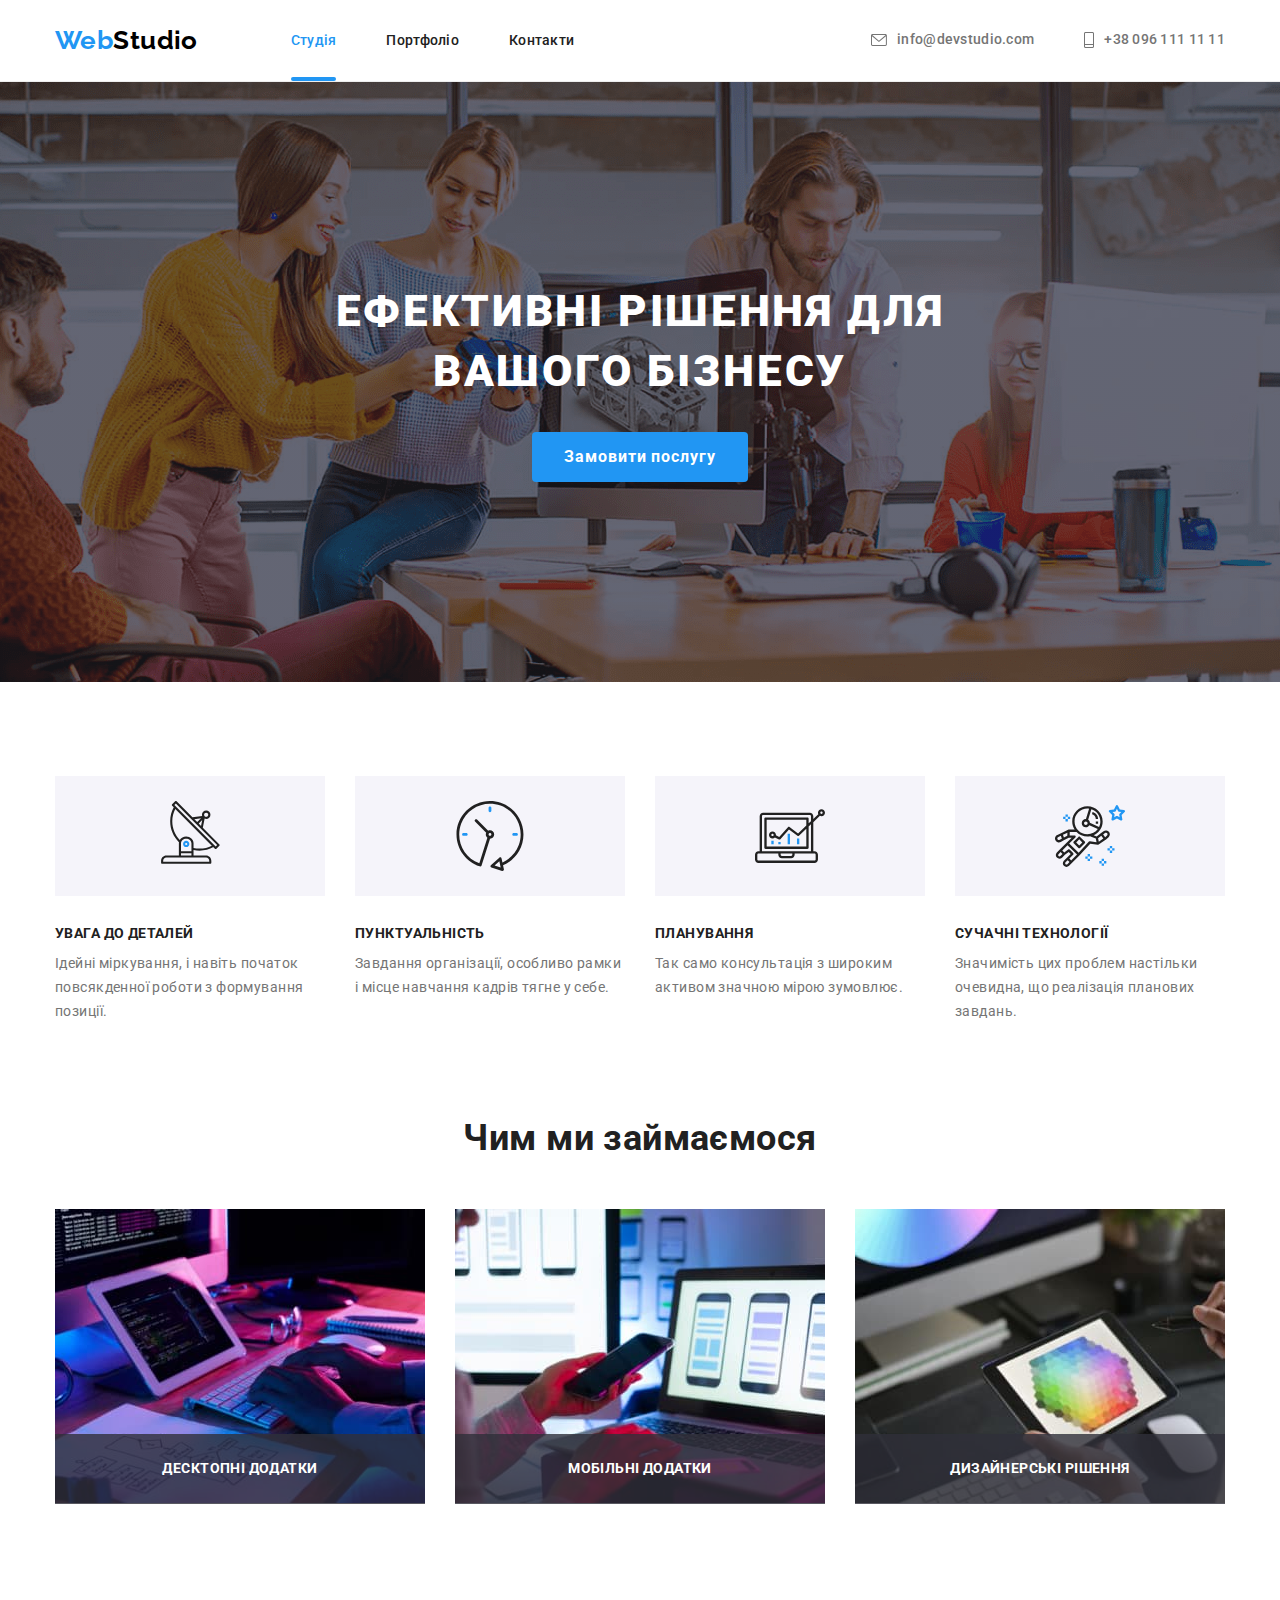
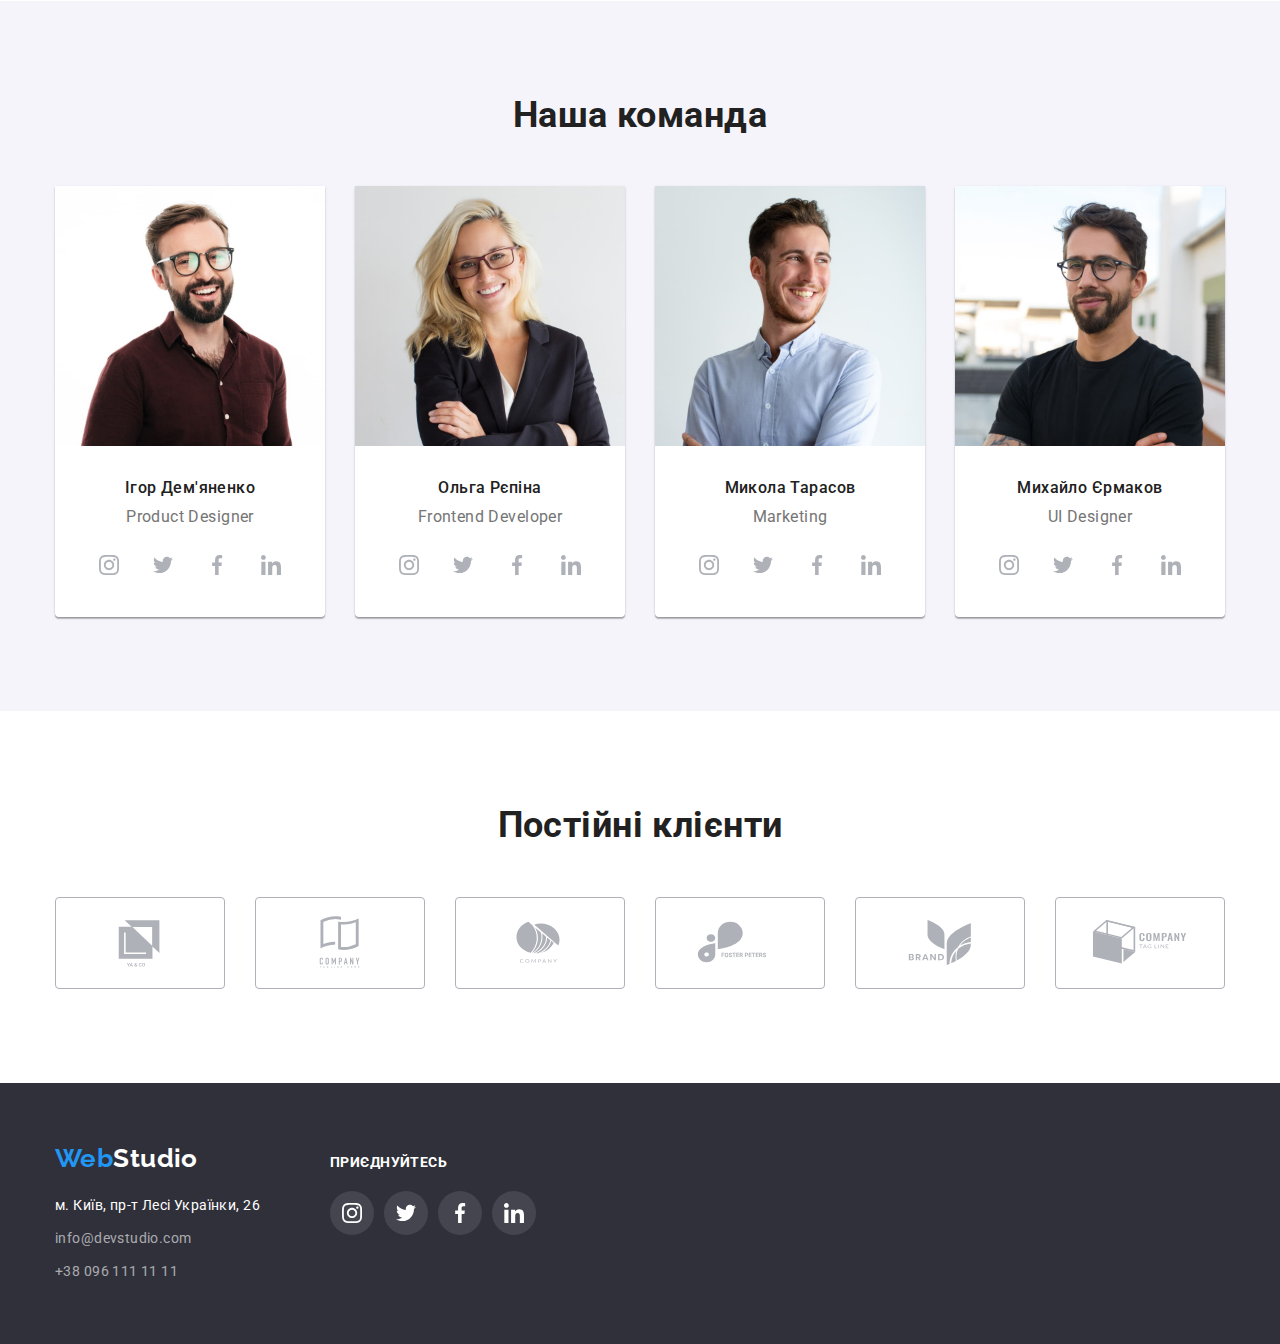
==== index.html @ 077dd1f9 "start" ====
<!DOCTYPE html>
<html lang="uk">
  <head>
    <meta charset="UTF-8" />
    <meta http-equiv="X-UA-Compatible" content="IE=edge" />
    <meta name="viewport" content="width=device-width, initial-scale=1.0" />
    <title>WebStudio</title>
    <link
      href="https://fonts.googleapis.com/css2?family=Raleway:wght@700&family=Roboto:wght@400;500;700;900&display=swap"
      rel="stylesheet"
    />
    <link
      rel="stylesheet"
      href="https://cdnjs.cloudflare.com/ajax/libs/modern-normalize/1.1.0/modern-normalize.min.css"
    />
    <link rel="stylesheet" href="./css/style.css" />
  </head>
  <body>
    <!--Header-->
    <header class="page-header">
      <div class="container main-nav">
        <nav class="header-nav">
          <a href="./index.html" class="page-header-logo"
            ><span class="accent">Web</span>Studio</a
          >
          <ul class="site-nav">
            <li class="item">
              <a href="./index.html" class="link current">Студія</a>
            </li>
            <li class="item">
              <a href="./portfolio.html" class="link">Портфоліо</a>
            </li>
            <li class="item"><a href="" class="link">Контакти</a></li>
          </ul>
        </nav>
        <ul class="header-address">
          <li class="item">
            <a href="mailto:info@devstudio.com" class="header-link"
              ><svg class="header-icon" width="16" height="12">
                <use href="./images/symbol-defs.svg#icon-letter"></use></svg
              >info@devstudio.com</a
            >
          </li>
          <li class="item">
            <a href="tel:+380961111111" class="header-link"
              ><svg class="header-icon" width="10" height="16">
                <use href="./images/symbol-defs.svg#icon-phone"></use></svg
              >+38 096 111 11 11</a
            >
          </li>
        </ul>
      </div>
    </header>
    <!--Unique pages-->
    <main>
      <!--Hero-->
      <section class="hero-page overlay">
        <h1 class="hero-header">Ефективні рішення для вашого бізнесу</h1>
        <button data-modal-open type="button" class="button blue-button">
          Замовити послугу
        </button>
      </section>
      <!--About company-->
      <section class="section about-company">
        <div class="container">
          <h2 class="section-title" hidden>Про нашу компанію</h2>
          <ul class="about-company-list">
            <li class="item">
              <div class="advantages-icon-section">
                <svg class="advantages-icon" width="70" height="70">
                  <use href="./images/symbol-defs.svg#icon-antenna"></use>
                </svg>
              </div>
              <h3 class="section-title">Увага до деталей</h3>
              <p class="advantages-of-company">
                Ідейні міркування, і навіть початок повсякденної роботи з
                формування позиції.
              </p>
            </li>
            <li class="item">
              <div class="advantages-icon-section">
                <svg class="advantages-icon" width="70" height="70">
                  <use href="./images/symbol-defs.svg#icon-clock"></use>
                </svg>
              </div>
              <h3 class="section-title">Пунктуальність</h3>
              <p class="advantages-of-company">
                Завдання організації, особливо рамки і місце навчання кадрів
                тягне у себе.
              </p>
            </li>
            <li class="item">
              <div class="advantages-icon-section">
                <svg class="advantages-icon" width="70" height="70">
                  <use href="./images/symbol-defs.svg#icon-diagram"></use>
                </svg>
              </div>
              <h3 class="section-title">Планування</h3>
              <p class="advantages-of-company">
                Так само консультація з широким активом значною мірою зумовлює.
              </p>
            </li>
            <li class="item">
              <div class="advantages-icon-section">
                <svg class="advantages-icon" width="70" height="70">
                  <use href="./images/symbol-defs.svg#icon-astronaut"></use>
                </svg>
              </div>
              <h3 class="section-title">Сучачні технології</h3>
              <p class="advantages-of-company">
                Значимість цих проблем настільки очевидна, що реалізація
                планових завдань.
              </p>
            </li>
          </ul>
        </div>
      </section>
      <!-- What do we do? -->
      <section class="section what-we-do">
        <div class="container">
          <h2 class="section-title">Чим ми займаємося</h2>
          <ul class="what-we-do-list">
            <li class="what-we-do-item">
              <img
                class="image"
                src="./images/img.jpg"
                alt="Картинка роботи №1"
                width="370"
              />
              <div class="what-we-do-description">
                <p>Десктопні додатки</p>
              </div>
            </li>
            <li class="what-we-do-item">
              <img
                class="image"
                src="./images/img2.jpg"
                alt="Картинка роботи №2"
                width="370"
              />
              <div class="what-we-do-description">
                <p>Мобільні додатки</p>
              </div>
            </li>
            <li class="what-we-do-item">
              <img
                class="image"
                src="./images/img3.jpg"
                alt="Картинка роботи №3"
                width="370"
              />
              <div class="what-we-do-description">
                <p>Дизайнерські рішення</p>
              </div>
            </li>
          </ul>
        </div>
      </section>
      <!-- Our team -->
      <section class="section our-team">
        <div class="container">
          <h2 class="section-title">Наша команда</h2>
          <ul class="our-team-list">
            <li class="item">
              <img
                class="worker-photo"
                src="./images/first-worker.jpg"
                alt="Перший працівник"
                width="270"
              />
              <div class="team-characteristic">
                <h3 class="section-title">Ігор Дем'яненко</h3>
                <p class="worker-description">Product Designer</p>
                <ul class="social-media-list">
                  <li class="social-media-item">
                    <a
                      class="social-media-link"
                      href="https://www.instagram.com/"
                      target="_blank"
                      rel="noreferrer noopener"
                    >
                      <svg class="social-media-icon" width="20" height="20">
                        <use
                          href="./images/symbol-defs.svg#icon-instagram"
                        ></use>
                      </svg>
                    </a>
                  </li>
                  <li class="social-media-item">
                    <a class="social-media-link" href="">
                      <svg class="social-media-icon" width="20" height="20">
                        <use href="./images/symbol-defs.svg#icon-twitter"></use>
                      </svg>
                    </a>
                  </li>
                  <li class="social-media-item">
                    <a class="social-media-link" href="">
                      <svg class="social-media-icon" width="20" height="20">
                        <use
                          href="./images/symbol-defs.svg#icon-facebook"
                        ></use>
                      </svg>
                    </a>
                  </li>
                  <li class="social-media-item">
                    <a class="social-media-link" href="">
                      <svg class="social-media-icon" width="20" height="20">
                        <use
                          href="./images/symbol-defs.svg#icon-linkedin"
                        ></use>
                      </svg>
                    </a>
                  </li>
                </ul>
              </div>
            </li>
            <li class="item">
              <img
                class="worker-photo"
                src="./images/second-worker.jpg"
                alt="Другий працівник"
                width="270"
              />
              <div class="team-characteristic">
                <h3 class="section-title">Ольга Рєпіна</h3>
                <p class="worker-description">Frontend Developer</p>
                <ul class="social-media-list">
                  <li class="social-media-item">
                    <a
                      class="social-media-link"
                      href="https://www.instagram.com/"
                      target="_blank"
                      rel="noreferrer noopener"
                    >
                      <svg class="social-media-icon" width="20" height="20">
                        <use
                          href="./images/symbol-defs.svg#icon-instagram"
                        ></use>
                      </svg>
                    </a>
                  </li>
                  <li class="social-media-item">
                    <a class="social-media-link" href="">
                      <svg class="social-media-icon" width="20" height="20">
                        <use href="./images/symbol-defs.svg#icon-twitter"></use>
                      </svg>
                    </a>
                  </li>
                  <li class="social-media-item">
                    <a class="social-media-link" href="">
                      <svg class="social-media-icon" width="20" height="20">
                        <use
                          href="./images/symbol-defs.svg#icon-facebook"
                        ></use>
                      </svg>
                    </a>
                  </li>
                  <li class="social-media-item">
                    <a class="social-media-link" href="">
                      <svg class="social-media-icon" width="20" height="20">
                        <use
                          href="./images/symbol-defs.svg#icon-linkedin"
                        ></use>
                      </svg>
                    </a>
                  </li>
                </ul>
              </div>
            </li>
            <li class="item">
              <img
                class="worker-photo"
                src="./images/third-worker.jpg"
                alt="Третій працівник"
                width="270"
              />
              <div class="team-characteristic">
                <h3 class="section-title">Микола Тарасов</h3>
                <p class="worker-description">Marketing</p>
                <ul class="social-media-list">
                  <li class="social-media-item">
                    <a class="social-media-link" href="">
                      <svg class="social-media-icon" width="20" height="20">
                        <use
                          href="./images/symbol-defs.svg#icon-instagram"
                        ></use>
                      </svg>
                    </a>
                  </li>
                  <li class="social-media-item">
                    <a class="social-media-link" href="">
                      <svg class="social-media-icon" width="20" height="20">
                        <use href="./images/symbol-defs.svg#icon-twitter"></use>
                      </svg>
                    </a>
                  </li>
                  <li class="social-media-item">
                    <a class="social-media-link" href="">
                      <svg class="social-media-icon" width="20" height="20">
                        <use
                          href="./images/symbol-defs.svg#icon-facebook"
                        ></use>
                      </svg>
                    </a>
                  </li>
                  <li class="social-media-item">
                    <a class="social-media-link" href="">
                      <svg class="social-media-icon" width="20" height="20">
                        <use
                          href="./images/symbol-defs.svg#icon-linkedin"
                        ></use>
                      </svg>
                    </a>
                  </li>
                </ul>
              </div>
            </li>
            <li class="item">
              <img
                class="worker-photo"
                src="./images/fourth-worker.jpg"
                alt="Четвертий працівник"
                width="270"
              />
              <div class="team-characteristic">
                <h3 class="section-title">Михайло Єрмаков</h3>
                <p class="worker-description">UI Designer</p>
                <ul class="social-media-list">
                  <li class="social-media-item">
                    <a class="social-media-link" href="">
                      <svg class="social-media-icon" width="20" height="20">
                        <use
                          href="./images/symbol-defs.svg#icon-instagram"
                        ></use>
                      </svg>
                    </a>
                  </li>
                  <li class="social-media-item">
                    <a class="social-media-link" href="">
                      <svg class="social-media-icon" width="20" height="20">
                        <use href="./images/symbol-defs.svg#icon-twitter"></use>
                      </svg>
                    </a>
                  </li>
                  <li class="social-media-item">
                    <a class="social-media-link" href="">
                      <svg class="social-media-icon" width="20" height="20">
                        <use
                          href="./images/symbol-defs.svg#icon-facebook"
                        ></use>
                      </svg>
                    </a>
                  </li>
                  <li class="social-media-item">
                    <a class="social-media-link" href="">
                      <svg class="social-media-icon" width="20" height="20">
                        <use
                          href="./images/symbol-defs.svg#icon-linkedin"
                        ></use>
                      </svg>
                    </a>
                  </li>
                </ul>
              </div>
            </li>
          </ul>
        </div>
      </section>
      <!-- Our clients section -->
      <section class="section our-clients">
        <h2 class="section-title">Постійні клієнти</h2>
        <ul class="clients-list">
          <li class="item">
            <a class="clients-link" href="">
              <svg class="clients-icon" width="106" height="60">
                <use href="./images/symbol-defs.svg#icon-Logo"></use>
              </svg>
            </a>
          </li>
          <li class="item">
            <a class="clients-link" href="">
              <svg class="clients-icon" width="106" height="60">
                <use href="./images/symbol-defs.svg#icon-Logo-2"></use>
              </svg>
            </a>
          </li>
          <li class="item">
            <a class="clients-link" href="">
              <svg class="clients-icon" width="106" height="60">
                <use href="./images/symbol-defs.svg#icon-Logo-3"></use>
              </svg>
            </a>
          </li>
          <li class="item">
            <a class="clients-link" href="">
              <svg class="clients-icon" width="106" height="60">
                <use href="./images/symbol-defs.svg#icon-Logo-4"></use>
              </svg>
            </a>
          </li>
          <li class="item">
            <a class="clients-link" href="">
              <svg class="clients-icon" width="106" height="60">
                <use href="./images/symbol-defs.svg#icon-Logo-5"></use>
              </svg>
            </a>
          </li>
          <li class="item">
            <a class="clients-link" href="">
              <svg class="clients-icon" width="106" height="60">
                <use href="./images/symbol-defs.svg#icon-Logo-6"></use>
              </svg>
            </a>
          </li>
        </ul>
      </section>
    </main>
    <footer class="page-footer">
      <div class="container container-footer">
        <div class="main-footer">
          <a href="./index.html" class="footer-logo"
            ><span class="accent">Web</span>Studio</a
          >
          <address class="footer-address">
            <ul class="footer-list">
              <li class="item">
                <a
                  href="https://goo.gl/maps/tUJnpnbdcwp7W9dC6"
                  target="_blank"
                  rel="noreferrer noopener"
                  class="google-map"
                  >м. Київ, пр-т Лесі Українки, 26</a
                >
              </li>
              <li class="item">
                <a href="mailto:info@devstudio.com" class="footer-info"
                  >info@devstudio.com</a
                >
              </li>
              <li class="item">
                <a href="tel:+380961111111" class="footer-info"
                  >+38 096 111 11 11</a
                >
              </li>
            </ul>
          </address>
        </div>
        <div class="join-us">
          <strong class="join">Приєднуйтесь</strong>
          <ul class="social-media-list social-media-list-footer">
            <li class="social-media-item">
              <a class="social-media-link-footer" href="">
                <svg class="social-media-icon-footer" width="20" height="20">
                  <use href="./images/symbol-defs.svg#icon-instagram"></use>
                </svg>
              </a>
            </li>
            <li class="social-media-item">
              <a class="social-media-link-footer" href="">
                <svg class="social-media-icon-footer" width="20" height="20">
                  <use href="./images/symbol-defs.svg#icon-twitter"></use>
                </svg>
              </a>
            </li>
            <li class="social-media-item">
              <a class="social-media-link-footer" href="">
                <svg class="social-media-icon-footer" width="20" height="20">
                  <use href="./images/symbol-defs.svg#icon-facebook"></use>
                </svg>
              </a>
            </li>
            <li class="social-media-item">
              <a class="social-media-link-footer" href="">
                <svg class="social-media-icon-footer" width="20" height="20">
                  <use href="./images/symbol-defs.svg#icon-linkedin"></use>
                </svg>
              </a>
            </li>
          </ul>
        </div>
      </div>
    </footer>
    <div class="backdrop is-hidden" data-modal>
      <div class="modal">
        <button type="button" class="close-button" data-modal-close>
          <svg class="close-icon">
            <use href="./images/symbol-defs.svg#icon-close-back"></use>
          </svg>
        </button>
      </div>
    </div>
    <script src="./js/modal.js"></script>
  </body>
</html>
---- css/style.css ----
/* Palette
primary white color #FFFFFF
secondary blue color #2196F3
black text color for headers #212121
description text color #757575
primary black background color #2F303A
secondary white background color #F5F4FA
completly dark color #000000
 */

:root {
  --primary-color: #ffffff;
  --secondary-color: #2196f3;
  --header-text-color: #212121;
  --description-text-color: #757575;
  --primary-background-color: #2f303a;
  --secondary-background-color: #f5f4fa;
  --dark-logo-color: #000000;
  --border-color: #eeeeee;
  --white-transparent-color: rgba(255, 255, 255, 0.6);
}

/* general */
body {
  color: var(--description-text-color);
  font-family: Roboto, sans-serif;
  letter-spacing: 0.03em;
  font-size: 14px;
}

.container {
  margin: 0 auto;
  width: 1200px;
  padding-left: 15px;
  padding-right: 15px;
  /* outline: 2px solid tomato; */
}

ul {
  list-style: none;
  margin: 0;
  padding: 0;
}
h1,
h2,
h3,
h4,
h5,
h6,
p {
  margin: 0;
  padding: 0;
}

.section-title {
  color: var(--header-text-color);
}

.section {
  padding-top: 94px;
  padding-bottom: 94px;
}

a {
  text-decoration: none;
}

img {
  max-width: 100%;
  height: auto;
}

.button {
  cursor: pointer;
  font-family: inherit;
}
/* general header */

.page-header {
  border-bottom: 1px solid var(--border-color);
}
.page-header-logo {
  color: var(--dark-logo-color);

  font-family: "Raleway";
  font-weight: 700;
  font-size: 26px;
  line-height: 1.19;
}

.accent {
  color: var(--secondary-color);
}

.main-nav {
  display: flex;
  align-items: center;
}

.header-nav {
  display: flex;
  align-items: center;
}

.site-nav {
  display: flex;
  margin-left: 93px;
}

.site-nav .item:not(:last-child) {
  margin-right: 50px;
}

.site-nav .item {
  display: block;
  padding-top: 32px;
  padding-bottom: 32px;
}

.site-nav .link {
  color: var(--header-text-color);

  font-weight: 500;
  /* font-size: 14px; */
  line-height: 1.14;
  letter-spacing: 0.02em;
  transition: color 250ms cubic-bezier(0.4, 0, 0.2, 1);
}

.site-nav .link:hover,
.site-nav .link:focus {
  color: var(--secondary-color);
}

.link.current {
  color: var(--secondary-color);
  position: relative;
}

.link.current::after {
  content: "";
  display: inline-block;
  width: 100%;

  position: absolute;
  height: 4px;
  border-radius: 2px;
  left: 0;
  bottom: -33px;
  background-color: var(--secondary-color);
}

.header-address {
  align-items: center;
  display: flex;
  margin-left: auto;
}

.header-icon {
  margin-right: 10px;
  fill: currentColor;
}

.gmail-phone {
  display: inline-block;
}

.header-address .item + .item {
  margin-left: 50px;
}

.header-link {
  display: flex;
  align-items: center;

  color: var(--description-text-color);
  font-weight: 500;
  font-size: 14px;
  line-height: 1.14;
  letter-spacing: 0.02em;

  transition: color 250ms cubic-bezier(0.4, 0, 0.2, 1);
}

.header-link:hover,
.header-link:focus {
  /* fill: var(--secondary-color); */
  color: var(--secondary-color);
}

/* general footer  */

.page-footer {
  background-color: var(--primary-background-color);
  padding-top: 60px;
  padding-bottom: 60px;
}

.footer-list {
  display: flex;
  flex-direction: column;
}

.footer-list .item:not(:last-child) {
  margin-bottom: 9px;
}

.footer-address {
  line-height: 1.71;
}

.footer-logo {
  margin-bottom: 20px;
  display: block;

  color: var(--primary-color);
  font-family: "Raleway";
  font-weight: 700;
  font-size: 26px;
  line-height: 1.19;
}

.footer-info {
  color: var(--white-transparent-color);
  font-style: normal;
  transition: color 250ms cubic-bezier(0.4, 0, 0.2, 1);
}

.footer-info:hover,
.footer-info:focus {
  color: var(--secondary-color);
}

.google-map {
  color: var(--primary-color);
  font-style: normal;
  transition: color 250ms cubic-bezier(0.4, 0, 0.2, 1);
}

.google-map:hover,
.google-map:focus {
  color: var(--secondary-color);
}

.container-footer {
  display: flex;
  align-items: baseline;
}

.social-media-link-footer {
  /* padding: 12px; */
  border-radius: 50px;
  background-color: rgba(255, 255, 255, 0.1);
  display: flex;
  width: 44px;
  height: 44px;
  align-items: center;
  justify-content: center;
  transition: background-color 250ms cubic-bezier(0.4, 0, 0.2, 1);
}

.social-media-link-footer:hover,
.social-media-link-footer:focus {
  background-color: var(--secondary-color);
}

.social-media-icon-footer {
  fill: var(--primary-color);
}
.join-us {
  margin-left: 70px;
}

.join {
  color: var(--primary-color);
  font-weight: 700;
  font-size: 14px;
  line-height: 1.14;
  text-transform: uppercase;
}

.social-media-list-footer {
  margin-top: 20px;
  margin-bottom: 0;
}

/* main */
/* hero page */

.overlay {
  height: 600px;
  max-width: 1600px;

  margin-left: auto;
  margin-right: auto;
  background-image: linear-gradient(
      to right,
      rgba(47, 48, 58, 0.4),
      rgba(47, 48, 58, 0.4)
    ),
    url(../images/hero-img.png);

  background-size: cover;
  background-position: center;
  background-repeat: no-repeat;
}

.hero-page {
  padding-top: 200px;
  padding-bottom: 200px;

  text-align: center;
}

.hero-header {
  width: 696px;
  margin: 0 auto;
  margin-bottom: 30px;

  color: var(--primary-color);
  font-family: "Roboto";
  font-weight: 900;
  font-size: 44px;
  line-height: 1.36;

  letter-spacing: 0.06em;
  text-transform: uppercase;
}

.blue-button {
  display: inline-block;
  border-radius: 4px;
  min-width: 216px;
  min-height: 50px;

  color: var(--primary-color);
  background-color: var(--secondary-color);
  font-weight: 700;
  font-size: 16px;
  line-height: 1.88;
  letter-spacing: 0.06em;
  border: 0px;
}

/* About company section */

.about-company-list {
  display: flex;
}

.about-company-list .item:not(:last-child) {
  margin-right: 30px;
}

.advantages-icon-section {
  margin-bottom: 30px;
  display: flex;
  align-items: center;
  justify-content: center;

  width: 270px;
  height: 120px;
  background-color: var(--secondary-background-color);
}

.about-company .section-title {
  margin-bottom: 10px;

  font-weight: 700;
  font-size: 14px;
  line-height: 1.14;
  letter-spacing: 0.03em;
  text-transform: uppercase;
}

.advantages-of-company {
  width: 270px;
  line-height: 1.71;
}

/* What do we do section */
.what-we-do {
  padding-top: 0;
}

.what-we-do-list {
  display: flex;
}

.what-we-do-item:not(:last-child) {
  margin-right: 30px;
}

.what-we-do .section-title {
  margin-bottom: 50px;

  font-weight: 700;
  font-size: 36px;
  line-height: 1.16;
  text-align: center;
}

.what-we-do-item {
  position: relative;
}

.what-we-do-description {
  width: 370px;
  height: 70px;
  position: absolute;
  background-color: rgba(47, 48, 58, 0.8);
  left: 0;
  bottom: 3px;
  display: flex;
  align-items: center;
  justify-content: center;

  font-family: "Roboto";
  font-weight: 700;
  font-size: 14px;
  line-height: 1.14;
  text-transform: uppercase;
  color: var(--primary-color);
}

.image {
  max-width: 100%;
  height: auto;
}

/* Our team section */
.our-team {
  background-color: var(--secondary-background-color);
}
.our-team h2 {
  margin-bottom: 50px;
  font-weight: 700;
  font-size: 36px;
  line-height: 1.16;
  text-align: center;
}

.our-team-list {
  display: flex;
}

.our-team-list .item {
  text-align: center;
  background-color: var(--primary-color);

  box-shadow: 0px 1px 3px rgba(0, 0, 0, 0.12), 0px 1px 1px rgba(0, 0, 0, 0.14),
    0px 2px 1px rgba(0, 0, 0, 0.2);
  border-radius: 0px 0px 4px 4px;
}

.our-team-list .item:not(:last-child) {
  margin-right: 30px;
}

.our-team h3 {
  margin-bottom: 10px;

  font-weight: 500;
  font-size: 16px;
  line-height: 1.18;
}

.worker-description {
  margin-bottom: 16px;
  font-size: 16px;
  line-height: 1.18;
}

.team-characteristic {
  padding-top: 30px;
  padding-bottom: 30px;
}

.social-media-list {
  display: flex;
  justify-content: center;
  align-items: center;
  /* margin-bottom: 30px; */
  gap: 10px;
}

.social-media-link {
  display: flex;
  width: 44px;
  height: 44px;
  align-items: center;
  justify-content: center;

  transition: background-color 250ms cubic-bezier(0.4, 0, 0.2, 1),
    border-radius 250ms cubic-bezier(0.4, 0, 0.2, 1);
}

.social-media-link:hover,
.social-media-link:focus {
  background-color: var(--secondary-color);
  border-radius: 50px;
}

.social-media-icon {
  fill: #afb1b8;
  transition: fill 250ms cubic-bezier(0.4, 0, 0.2, 1);
}

.social-media-link:hover .social-media-icon,
.social-media-link:focus .social-media-icon {
  fill: var(--primary-color);
}

/* Our clients */
.our-clients .section-title {
  text-align: center;
  font-weight: 700;
  font-size: 36px;
  line-height: 1.16;

  margin-bottom: 50px;
}

.clients-list {
  display: flex;
  justify-content: center;
  gap: 30px;
}

.clients-list .item {
  width: 170px;
  height: 92px;
}

.clients-icon {
  fill: currentColor;
}

.clients-link {
  border: 1px solid #afb1b8;
  color: #afb1b8;
  border-radius: 4px;
  display: flex;
  width: 100%;
  height: 100%;
  justify-content: center;
  align-items: center;

  transition: color 250ms cubic-bezier(0.4, 0, 0.2, 1),
    border 250ms cubic-bezier(0.4, 0, 0.2, 1);
}

.clients-link:hover,
.clients-link:hover:focus {
  color: var(--secondary-color);
  border: 1px solid var(--secondary-color);
}

/* portfolio */

.portfolio-buttons {
  justify-content: center;
  margin-bottom: 50px;
  display: flex;
  gap: 8px;
}

.portfolio-buttons .white-button {
  display: inline-block;
  padding-top: 6px;
  padding-bottom: 6px;
  padding-left: 22px;
  padding-right: 22px;
  border: 0px;
  border-radius: 4px;
}

.portfolio-list {
  display: flex;
  flex-wrap: wrap;
  gap: 30px;
}

.portfolio-link {
  display: block;
  transition: box-shadow 250ms cubic-bezier(0.4, 0, 0.2, 1);
}

.portfolio-link:hover,
.portfolio-link:focus {
  box-shadow: 0px 3px 1px rgba(0, 0, 0, 0.1), 0px 1px 2px rgba(0, 0, 0, 0.08),
    0px 2px 2px rgba(0, 0, 0, 0.12);
}

.portfolio-wrap-details {
  position: relative;
  overflow: hidden;
}

.portfolio-wrap-details img {
  display: block;
}

.portfolio-details {
  position: absolute;
  left: 0;
  top: 0;
  height: 100%;
  padding-left: 24px;
  padding-right: 24px;
  padding-top: 63px;

  font-size: 18px;
  line-height: 1.56;

  background-color: rgba(33, 150, 243, 0.9);
  color: var(--primary-color);

  transform: translateY(100%);
  transition: transform 250ms cubic-bezier(0.4, 0, 0.2, 1);
}

.portfolio-item:hover .portfolio-details,
.portfolio-item:focus .portfolio-details {
  transform: translateY(0);
}

.portfolio-characteristic {
  padding: 24px 20px;
  border: 1px solid var(--border-color);
  border-top: none;
}

.portfolio-section .section-title {
  margin-bottom: 4px;
  font-weight: 700;
  font-size: 18px;
  line-height: 2;
  letter-spacing: 0.06em;
}

.portfolio-description {
  font-size: 16px;
  line-height: 1.88;
  color: var(--description-text-color);
}

.white-button {
  color: var(--header-text-color);
  background-color: var(--secondary-background-color);

  font-weight: 500;
  font-size: 16px;
  line-height: 1.62;
  text-align: center;
  transition: color 250ms cubic-bezier(0.4, 0, 0.2, 1),
    background-color 250ms cubic-bezier(0.4, 0, 0.2, 1),
    box-shadow 250ms cubic-bezier(0.4, 0, 0.2, 1);
}

.white-button:hover,
.white-button:focus {
  color: var(--primary-color);
  background-color: var(--secondary-color);
  box-shadow: 0px 3px 1px rgba(0, 0, 0, 0.1), 0px 1px 2px rgba(0, 0, 0, 0.08),
    0px 2px 2px rgba(0, 0, 0, 0.12);
}

/* modal */
.backdrop {
  position: fixed;
  top: 0;
  left: 0;
  width: 100%;
  height: 100vh;
  background: rgba(0, 0, 0, 0.2);

  opacity: 1;
  transition: opacity 250ms cubic-bezier(0.4, 0, 0.2, 1);
}

.backdrop .is-hidden .modal {
  transform: translate(-50%, -50%) scale(1.1);
}

.modal {
  position: absolute;
  width: 528px;
  height: 581px;
  top: 50%;
  left: 50%;
  transform: translate(-50%, -50%) scale(1);
  background-color: var(--primary-color);

  transition: transform 250ms cubic-bezier(0.4, 0, 0.2, 1);
}

.is-hidden {
  opacity: 0;
  visibility: hidden;
  pointer-events: none;
}

.close-button {
  position: absolute;
  top: 8px;
  right: 8px;
  cursor: pointer;
  width: 30px;
  height: 30px;
  display: flex;
  justify-content: center;
  align-items: center;
  border-radius: 50%;
  border: 1px solid rgba(0, 0, 0, 0.1);
  color: var(--dark-logo-color);
  background-color: var(--primary-color);
  transition: background-color 250ms cubic-bezier(0.4, 0, 0.2, 1);
}

.close-button:hover,
.close-button:focus {
  background-color: var(--secondary-color);
}

.close-icon {
  width: 18px;
  height: 18px;
}

.no-scroll {
  overflow: hidden;
}
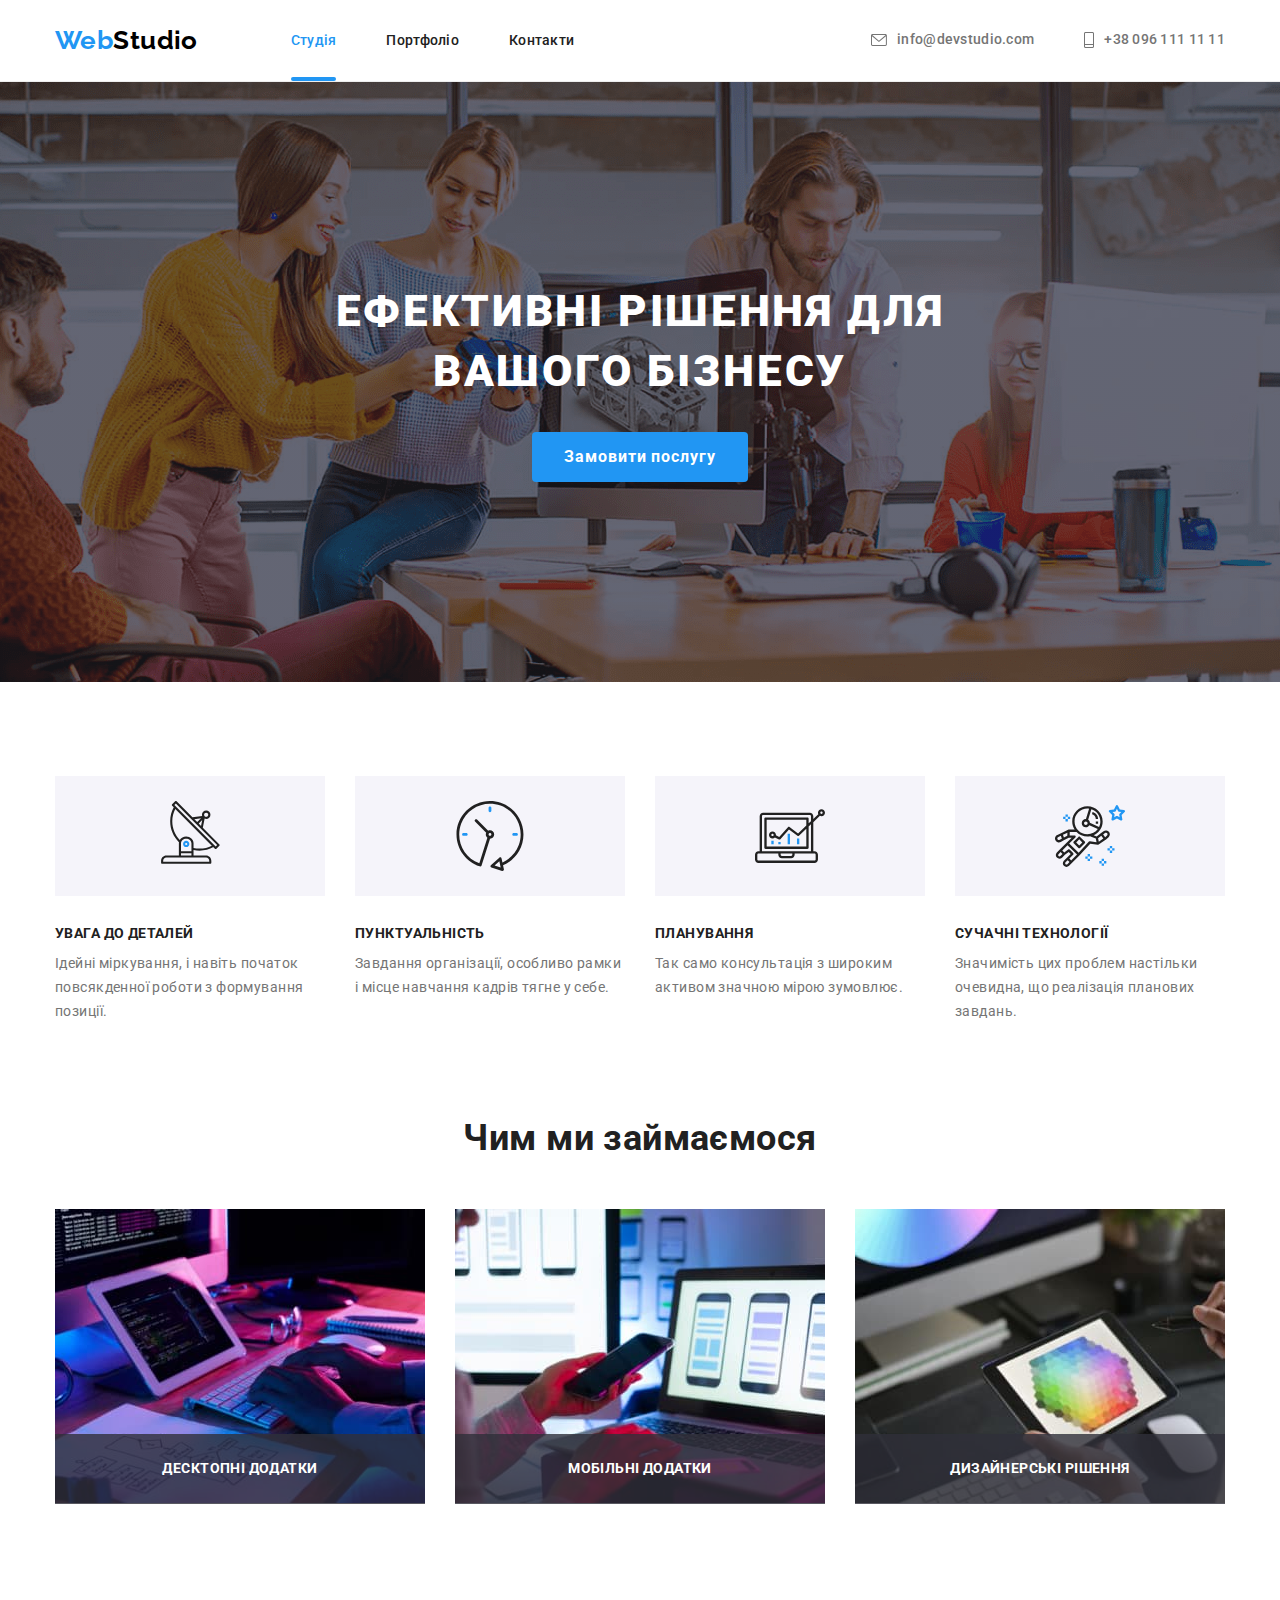
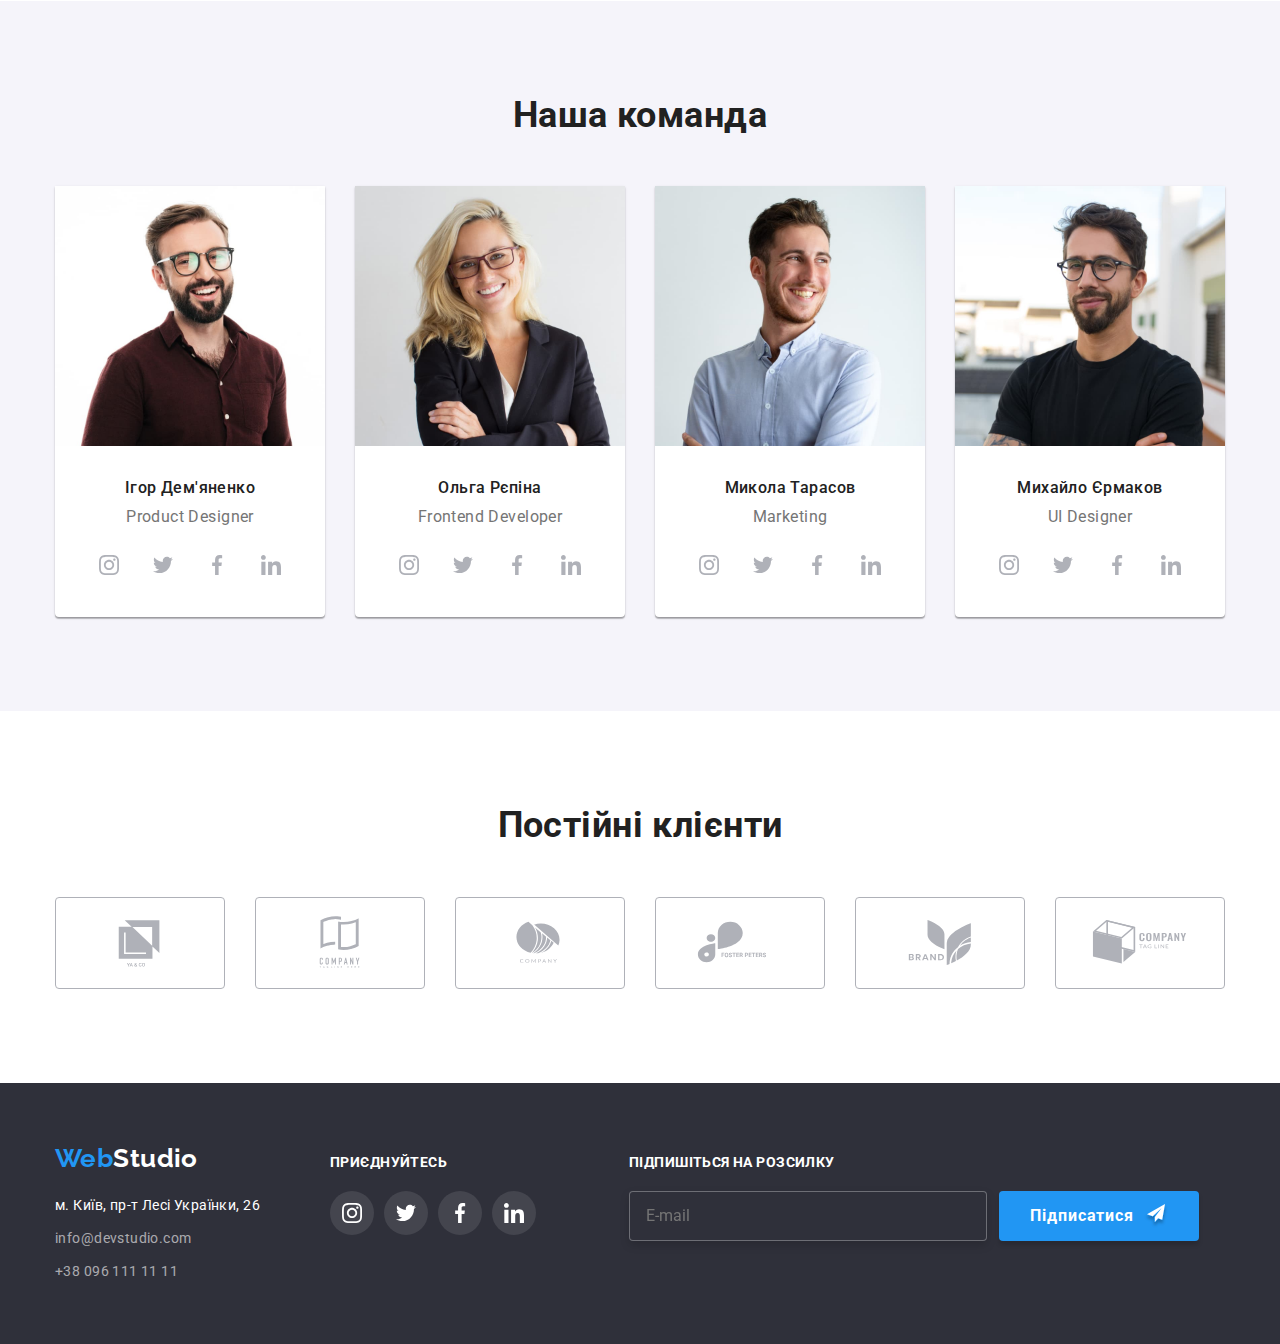
==== commit 82d18b3f: "first-try" ====
--- a/index.html
+++ b/index.html
@@ -446,7 +446,7 @@
           </address>
         </div>
         <div class="join-us">
-          <strong class="join">Приєднуйтесь</strong>
+          <strong class="footer-strong">Приєднуйтесь</strong>
           <ul class="social-media-list social-media-list-footer">
             <li class="social-media-item">
               <a class="social-media-link-footer" href="">
@@ -477,6 +477,22 @@
               </a>
             </li>
           </ul>
+        </div>
+        <div class="mailing-list">
+          <strong class="footer-strong">Підпишіться на розсилку</strong>
+          <div class="mailing-wrapper">
+            <form action="">
+              <input
+                type="email"
+                name="mailing-email"
+                placeholder="E-mail"
+                class="mailing-email"
+              />
+            </form>
+            <button type="button" class="button mailing-button">
+              Підписатися
+            </button>
+          </div>
         </div>
       </div>
     </footer>
@@ -487,6 +503,60 @@
             <use href="./images/symbol-defs.svg#icon-close-back"></use>
           </svg>
         </button>
+        <h2 class="modal-title">Залиште свої дані, ми вам передвонимо</h2>
+        <form action="" class="modal-form">
+          <div class="form-element">
+            <label for="name">Ім'я</label>
+            <div class="input-wrap">
+              <input type="text" id="name" name="name" required />
+              <svg class="form-icon-person form-icon" width="18" height="18">
+                <use href="./images/symbol-defs.svg#icon-person-black"></use>
+              </svg>
+            </div>
+          </div>
+
+          <div class="form-element">
+            <label for="tel">Телефон</label>
+            <div class="input-wrap">
+              <input type="tel" id="tel" name="tel" required />
+              <svg class="form-icon-person form-icon" width="18" height="18">
+                <use href="./images/symbol-defs.svg#icon-phone-black"></use>
+              </svg>
+            </div>
+          </div>
+
+          <div class="form-element">
+            <label for="email">Пошта</label>
+            <div class="input-wrap">
+              <input type="email" id="email" name="email" required />
+              <svg class="form-icon-person form-icon" width="18" height="18">
+                <use href="./images/symbol-defs.svg#icon-email-black"></use>
+              </svg>
+            </div>
+          </div>
+
+          <div class="form-element">
+            <label for="textarea">Комментар</label>
+            <textarea
+              name="textarea"
+              id="textarea"
+              placeholder="Введіть текст"
+            ></textarea>
+          </div>
+          <div class="accept">
+            <input type="checkbox" id="checkbox" name="checkbox" required />
+            <label for="checkbox">
+              <div class="checkbox">
+                <svg>
+                  <use href="./images/symbol-defs.svg#icon-tick"></use>
+                </svg>
+              </div>
+              Погоджуюся з розсилкою та приймаю
+              <a href="./index.html"> Умови договору</a></label
+            >
+          </div>
+          <button type="submit" class="button modal-button">Відправити</button>
+        </form>
       </div>
     </div>
     <script src="./js/modal.js"></script>
--- a/css/style.css
+++ b/css/style.css
@@ -196,6 +196,11 @@
   padding-bottom: 60px;
 }
 
+.container-footer {
+  display: flex;
+  align-items: baseline;
+}
+
 .footer-list {
   display: flex;
   flex-direction: column;
@@ -242,11 +247,6 @@
   color: var(--secondary-color);
 }
 
-.container-footer {
-  display: flex;
-  align-items: baseline;
-}
-
 .social-media-link-footer {
   /* padding: 12px; */
   border-radius: 50px;
@@ -271,7 +271,7 @@
   margin-left: 70px;
 }
 
-.join {
+.footer-strong {
   color: var(--primary-color);
   font-weight: 700;
   font-size: 14px;
@@ -284,6 +284,60 @@
   margin-bottom: 0;
 }
 
+.mailing-list {
+  margin-left: 93px;
+}
+
+.mailing-wrapper {
+  display: flex;
+  align-items: baseline;
+}
+
+.mailing-email {
+  margin-top: 20px;
+  margin-right: 12px;
+  padding: 15px 16px;
+  width: 358px;
+  height: 50px;
+
+  border: 1px solid rgba(255, 255, 255, 0.3);
+  filter: drop-shadow(0px 4px 4px rgba(0, 0, 0, 0.15));
+  border-radius: 4px;
+
+  color: rgba(255, 255, 255, 0.6);
+  background: var(--primary-background-color);
+  font-size: 16px;
+  line-height: 1.25;
+  outline: none;
+}
+
+.mailing-button {
+  height: 50px;
+  min-width: 200px;
+  display: flex;
+  align-items: center;
+  justify-content: center;
+  letter-spacing: 0.06em;
+
+  background: #2196f3;
+  box-shadow: 0px 4px 4px rgba(0, 0, 0, 0.15);
+  border: none;
+  border-radius: 4px;
+  font-weight: 700;
+  font-size: 16px;
+  line-height: 1.88;
+
+  color: var(--primary-color);
+}
+
+.mailing-button::after {
+  margin-left: 10px;
+  content: "";
+  width: 24px;
+  height: 24px;
+  background-image: url(../images/icon\ send.svg);
+  background-size: contain;
+}
 /* main */
 /* hero page */
 
@@ -685,6 +739,7 @@
 
 .modal {
   position: absolute;
+  padding: 40px;
   width: 528px;
   height: 581px;
   top: 50%;
@@ -720,7 +775,7 @@
 
 .close-button:hover,
 .close-button:focus {
-  background-color: var(--secondary-color);
+  fill: var(--secondary-color);
 }
 
 .close-icon {
@@ -731,3 +786,148 @@
 .no-scroll {
   overflow: hidden;
 }
+
+.modal-title {
+  margin-bottom: 12px;
+  font-weight: 700;
+  font-size: 20px;
+  line-height: 1.15;
+  text-align: center;
+  color: var(--header-text-color);
+}
+
+.form-element {
+  display: flex;
+  flex-direction: column;
+  margin-top: 10px;
+  margin-bottom: 10px;
+}
+
+.input-wrap {
+  position: relative;
+}
+
+.form-icon {
+  position: absolute;
+  top: 50%;
+  left: 12px;
+
+  transform: translateY(-50%);
+}
+
+.form-element input:focus + .form-icon {
+  fill: var(--secondary-color);
+}
+
+.form-element label {
+  margin-bottom: 4px;
+}
+
+.form-element input {
+  width: 448px;
+  height: 40px;
+  border: none;
+  padding-left: 42px;
+
+  border: 1px solid rgba(33, 33, 33, 0.2);
+  border-radius: 4px;
+  outline: none;
+
+  transition: border 250ms cubic-bezier(0.4, 0, 0.2, 1);
+}
+
+.form-element input:focus {
+  border: 1px solid var(--secondary-color);
+}
+
+.form-element textarea {
+  width: 100%;
+  height: 120px;
+  padding: 12px 16px;
+
+  border: 1px solid rgba(33, 33, 33, 0.2);
+  border-radius: 4px;
+  resize: none;
+  outline: none;
+
+  transition: border 250ms cubic-bezier(0.4, 0, 0.2, 1);
+}
+
+.form-element textarea:focus {
+  border: 1px solid var(--secondary-color);
+}
+
+.modal-button {
+  margin: 0 auto;
+  padding: 10px 42px;
+
+  font-weight: 700;
+  font-size: 16px;
+  line-height: 1.88;
+
+  display: flex;
+  align-items: center;
+  text-align: center;
+  letter-spacing: 0.06em;
+
+  background: #2196f3;
+  color: var(--primary-color);
+  box-shadow: 0px 4px 4px rgba(0, 0, 0, 0.15);
+  border-radius: 4px;
+  border: none;
+}
+
+.accept {
+  margin-top: 20px;
+  margin-bottom: 30px;
+}
+
+.accept a {
+  text-decoration: underline;
+  color: var(--secondary-color);
+}
+
+.accept input {
+  position: absolute;
+  white-space: nowrap;
+  width: 1px;
+  height: 1px;
+  overflow: hidden;
+  border: 0;
+  padding: 0;
+  clip: rect(0 0 0 0);
+  clip-path: inset(50%);
+  margin: -1px;
+}
+
+.accept label {
+  font-size: 14px;
+  line-height: 1.71;
+
+  display: flex;
+  justify-content: center;
+  align-items: center;
+}
+
+.checkbox {
+  margin-right: 5px;
+  width: 15px;
+  height: 15px;
+  border: 2px solid var(--header-text-color);
+  border-radius: 2px;
+  display: flex;
+  align-items: center;
+}
+
+.checkbox svg {
+  display: none;
+}
+
+.accept input:checked + label .checkbox {
+  background: var(--secondary-color);
+  border: 2px solid var(--secondary-color);
+}
+
+.accept input:checked + label .checkbox svg {
+  display: block;
+}
